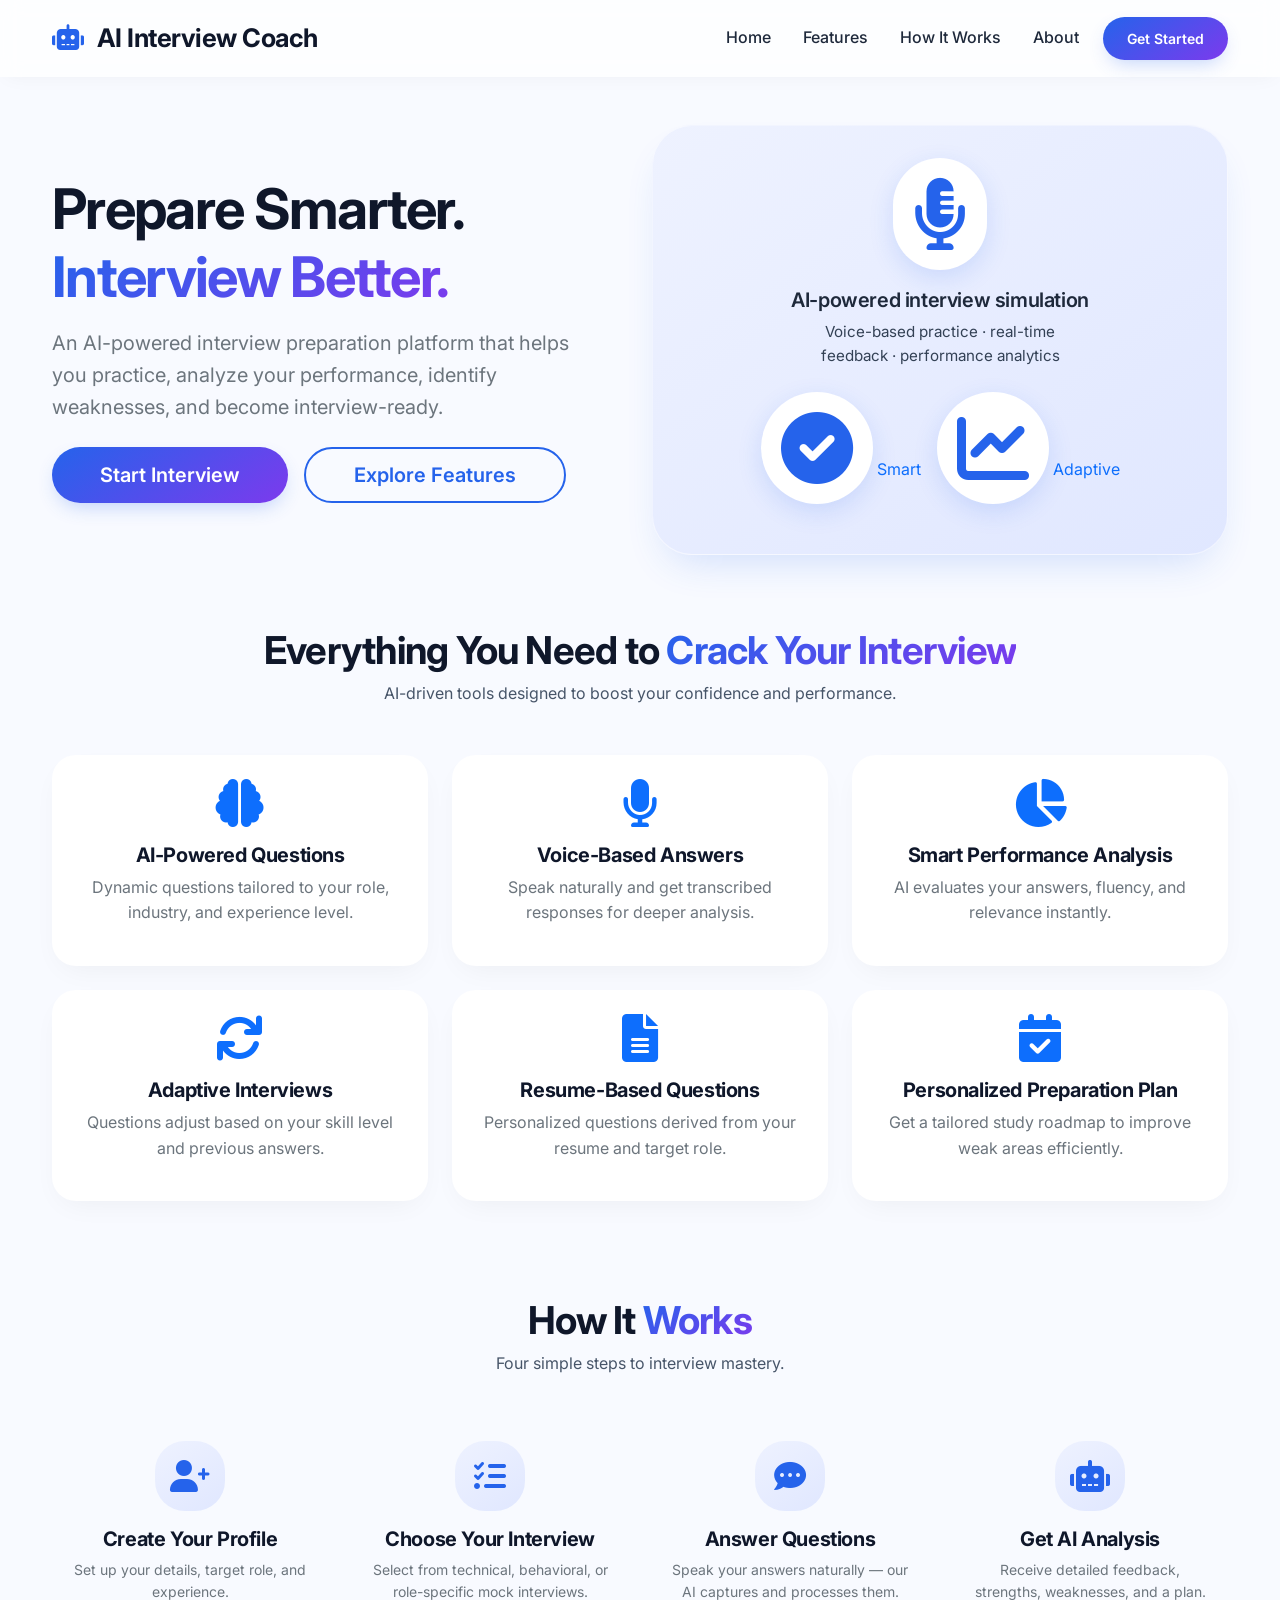
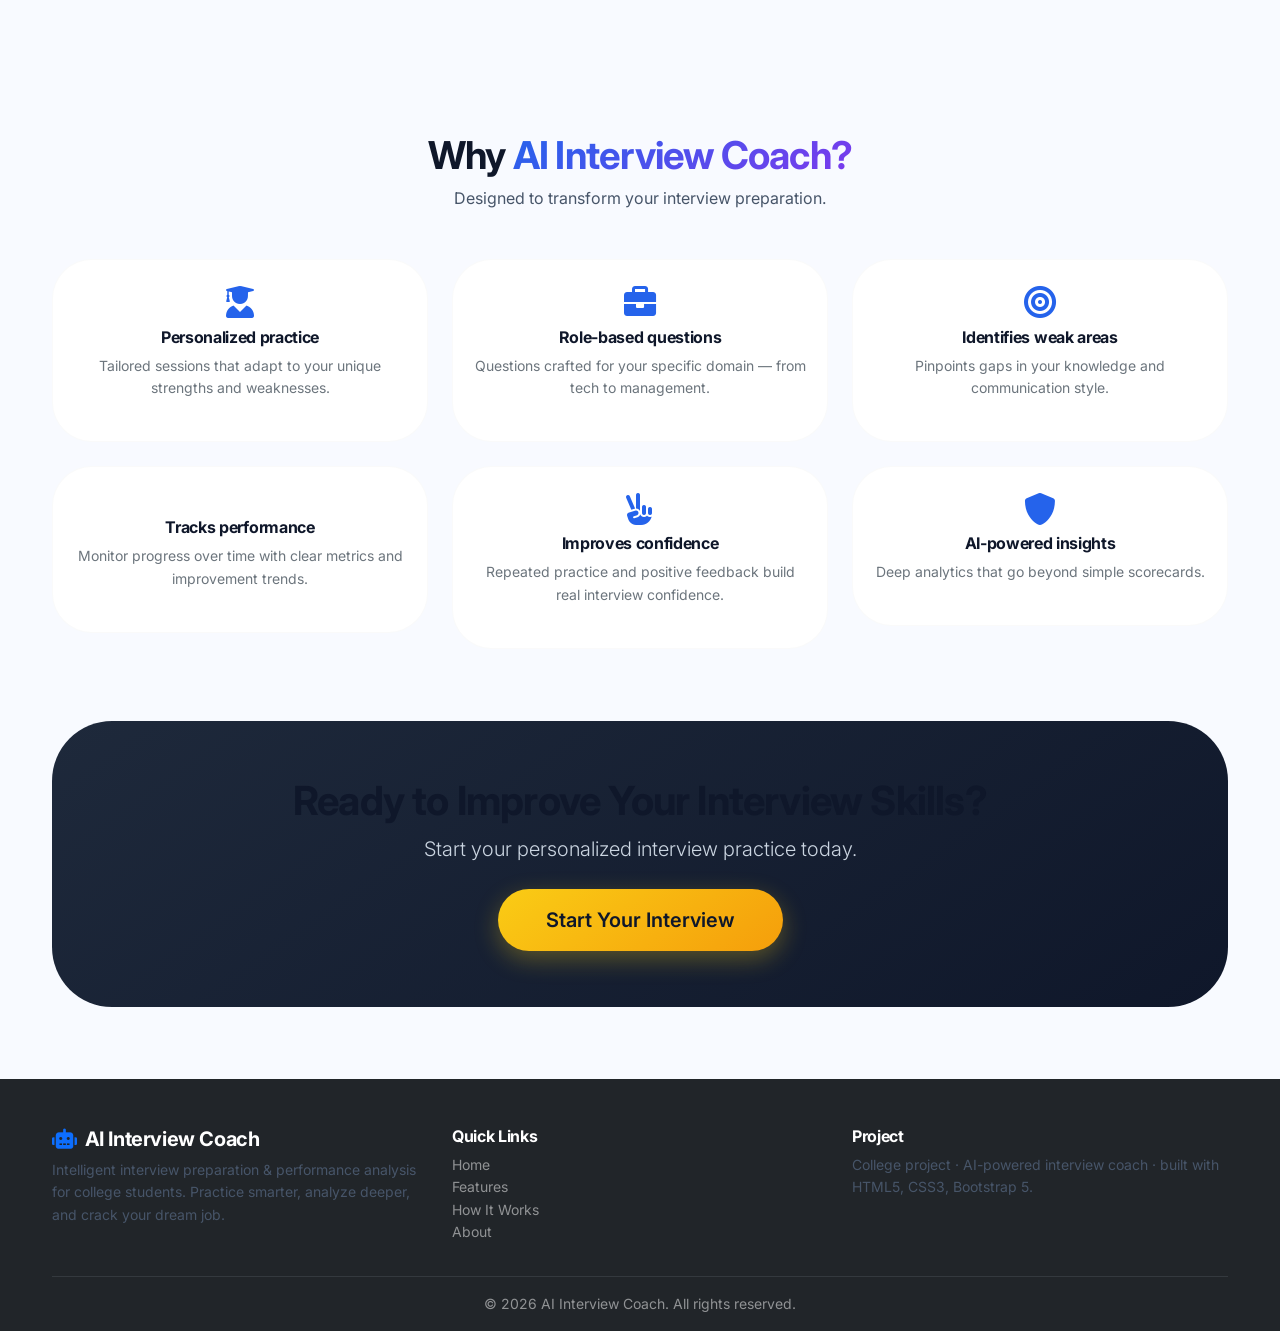
==== frontend/index.html @ 2a02ca3c "Initial project" ====
<!DOCTYPE html>
<html lang="en">
<head>
  <meta charset="UTF-8">
  <meta name="viewport" content="width=device-width, initial-scale=1.0">
  <title>AI Interview Coach · Home</title>

  <!-- Bootstrap 5 & Font Awesome 6 (CDN) -->
  <link href="https://cdn.jsdelivr.net/npm/bootstrap@5.3.2/dist/css/bootstrap.min.css" rel="stylesheet">
  <link rel="stylesheet" href="https://cdnjs.cloudflare.com/ajax/libs/font-awesome/6.0.0-beta3/css/all.min.css">
  <link rel="stylesheet" href="css/style.css">

  <!-- Google Font (Inter) for modern look -->
  <link rel="preconnect" href="https://fonts.googleapis.com">
  <link rel="preconnect" href="https://fonts.gstatic.com" crossorigin>
  <link href="https://fonts.googleapis.com/css2?family=Inter:opsz,wght@14..32,400;14..32,500;14..32,600;14..32,700&display=swap" rel="stylesheet">

  <style>
    /* ----- global reset & base ----- */
    * {
      margin: 0;
      padding: 0;
      box-sizing: border-box;
    }

    body {
      font-family: 'Inter', -apple-system, BlinkMacSystemFont, sans-serif;
      background: #f8faff;
      color: #1e293b;
      scroll-behavior: smooth;
    }

    /* gradient accents & shadows */
    .gradient-text {
      background: linear-gradient(145deg, #2563eb, #7c3aed);
      -webkit-background-clip: text;
      -webkit-text-fill-color: transparent;
      background-clip: text;
    }

    .btn-gradient {
      background: linear-gradient(145deg, #2563eb, #7c3aed);
      border: none;
      color: #fff;
      font-weight: 600;
      padding: 0.7rem 1.8rem;
      border-radius: 40px;
      transition: all 0.2s ease;
      box-shadow: 0 8px 20px -6px rgba(37, 99, 235, 0.3);
    }

    .btn-gradient:hover {
      transform: translateY(-3px);
      box-shadow: 0 12px 28px -8px rgba(37, 99, 235, 0.45);
      color: #fff;
      background: linear-gradient(145deg, #1d4ed8, #6d28d9);
    }

    .btn-outline-gradient {
      background: transparent;
      border: 2px solid #2563eb;
      color: #2563eb;
      font-weight: 600;
      padding: 0.7rem 1.8rem;
      border-radius: 40px;
      transition: all 0.2s ease;
    }

    .btn-outline-gradient:hover {
      background: #2563eb;
      color: #fff;
      transform: translateY(-2px);
      box-shadow: 0 8px 20px -6px rgba(37, 99, 235, 0.3);
    }

    .card-hover {
      transition: all 0.25s ease;
      border: none;
      border-radius: 24px;
      background: #ffffff;
      box-shadow: 0 10px 30px -10px rgba(0, 0, 0, 0.06);
    }

    .card-hover:hover {
      transform: translateY(-8px);
      box-shadow: 0 20px 40px -12px rgba(37, 99, 235, 0.15);
    }

    .section-title {
      font-weight: 700;
      font-size: 2.4rem;
      letter-spacing: -0.02em;
    }

    .section-sub {
      color: #475569;
      max-width: 700px;
      margin: 0 auto;
    }

    /* navbar */
    .navbar-custom {
      background: rgba(255, 255, 255, 0.75);
      backdrop-filter: blur(10px);
      -webkit-backdrop-filter: blur(10px);
      box-shadow: 0 4px 20px -6px rgba(0,0,0,0.05);
      padding: 0.8rem 0;
    }

    .navbar-brand {
      font-weight: 700;
      font-size: 1.6rem;
      letter-spacing: -0.02em;
      color: #0f172a;
    }

    .navbar-brand i {
      color: #2563eb;
      margin-right: 8px;
    }

    .nav-link {
      font-weight: 500;
      color: #1e293b;
      margin: 0 8px;
      transition: 0.15s;
    }

    .nav-link:hover {
      color: #2563eb;
    }

    /* hero visual (AI themed card) */
    .hero-visual {
      background: linear-gradient(145deg, #eef2ff, #e0e7ff);
      border-radius: 40px;
      padding: 2rem 1.5rem;
      text-align: center;
      border: 1px solid rgba(255,255,255,0.5);
      box-shadow: 0 20px 40px -16px rgba(37, 99, 235, 0.2);
      min-height: 240px;
      display: flex;
      flex-direction: column;
      justify-content: center;
      align-items: center;
    }

    .hero-visual i {
      font-size: 4.5rem;
      color: #2563eb;
      background: white;
      padding: 20px;
      border-radius: 60px;
      box-shadow: 0 8px 24px rgba(37, 99, 235, 0.15);
      margin-bottom: 18px;
    }

    .hero-visual h5 {
      font-weight: 600;
      color: #1e293b;
    }

    .hero-visual p {
      color: #334155;
      font-size: 0.95rem;
      max-width: 240px;
    }

    .step-icon {
      width: 70px;
      height: 70px;
      background: linear-gradient(145deg, #eef2ff, #e0e7ff);
      border-radius: 30px;
      display: flex;
      align-items: center;
      justify-content: center;
      font-size: 2rem;
      color: #2563eb;
      margin: 0 auto 1rem;
      transition: 0.2s;
    }

    .step-card:hover .step-icon {
      background: linear-gradient(145deg, #2563eb, #7c3aed);
      color: white;
      transform: scale(1.02);
    }

    .why-item {
      background: #ffffff;
      border-radius: 40px;
      padding: 1.6rem 1.2rem;
      transition: 0.2s;
      border: 1px solid rgba(0,0,0,0.02);
    }

    .why-item:hover {
      background: #f1f5ff;
    }

    .why-item i {
      font-size: 2rem;
      color: #2563eb;
      margin-bottom: 0.6rem;
    }

    .cta-section {
      background: linear-gradient(145deg, #1e293b, #0f172a);
      border-radius: 60px;
      padding: 3.5rem 2rem;
    }

    .cta-section .btn-gradient {
      background: linear-gradient(145deg, #facc15, #f59e0b);
      color: #0f172a;
      box-shadow: 0 8px 24px rgba(250, 204, 21, 0.3);
    }

    .cta-section .btn-gradient:hover {
      background: linear-gradient(145deg, #fbbf24, #d97706);
      color: #0f172a;
    }

    footer a {
      text-decoration: none;
      color: #cbd5e1;
      transition: 0.15s;
    }

    footer a:hover {
      color: #facc15;
    }

    @media (max-width: 576px) {
      .section-title {
        font-size: 1.8rem;
      }
      .hero-visual {
        min-height: 180px;
      }
    }
  </style>
</head>
<body>

  <!-- ====== NAVBAR ====== -->
  <nav class="navbar navbar-expand-lg navbar-custom sticky-top">
    <div class="container">
      <a class="navbar-brand" href="#">
        <i class="fas fa-robot"></i> AI Interview Coach
      </a>
      <button class="navbar-toggler border-0" type="button" data-bs-toggle="collapse" data-bs-target="#mainNav" aria-controls="mainNav" aria-expanded="false" aria-label="Toggle navigation">
        <span class="navbar-toggler-icon"></span>
      </button>
      <div class="collapse navbar-collapse" id="mainNav">
        <ul class="navbar-nav ms-auto mb-2 mb-lg-0 align-items-lg-center">
          <li class="nav-item"><a class="nav-link" href="#home">Home</a></li>
          <li class="nav-item"><a class="nav-link" href="#features">Features</a></li>
          <li class="nav-item"><a class="nav-link" href="#how-it-works">How It Works</a></li>
          <li class="nav-item"><a class="nav-link" href="#about">About</a></li>
          <li class="nav-item ms-lg-2">
            <a href="setup.html" class="btn btn-gradient btn-sm px-4">Get Started</a>
          </li>
        </ul>
      </div>
    </div>
  </nav>

  <!-- ====== HERO SECTION ====== -->
  <section id="home" class="container pt-5 pb-4">
    <div class="row g-4 align-items-center">
      <div class="col-lg-6">
        <h1 class="display-4 fw-bold mb-3" style="letter-spacing: -0.03em;">
          Prepare Smarter. <br><span class="gradient-text">Interview Better.</span>
        </h1>
        <p class="lead text-secondary" style="font-weight: 400; max-width: 520px;">
          An AI-powered interview preparation platform that helps you practice, analyze your performance, identify weaknesses, and become interview-ready.
        </p>
        <div class="d-flex flex-wrap gap-3 mt-4">
          <a href="setup.html" class="btn btn-gradient btn-lg px-5">Start Interview</a>
          <a href="#features" class="btn btn-outline-gradient btn-lg px-5">Explore Features</a>
        </div>
      </div>
      <div class="col-lg-6">
        <!-- visual card (AI / interview themed) -->
        <div class="hero-visual">
          <i class="fas fa-microphone-alt"></i>
          <h5>AI-powered interview simulation</h5>
          <p>Voice-based practice · real-time feedback · performance analytics</p>
          <div class="mt-2 d-flex gap-3 text-primary">
            <span><i class="fas fa-circle-check"></i> Smart</span>
            <span><i class="fas fa-chart-line"></i> Adaptive</span>
          </div>
        </div>
      </div>
    </div>
  </section>

  <!-- ====== FEATURES SECTION ====== -->
  <section id="features" class="container py-5">
    <div class="text-center mb-5">
      <h2 class="section-title">Everything You Need to <span class="gradient-text">Crack Your Interview</span></h2>
      <p class="section-sub">AI-driven tools designed to boost your confidence and performance.</p>
    </div>

    <div class="row g-4">
      <!-- 6 cards -->
      <div class="col-md-6 col-lg-4">
        <div class="card card-hover p-4 h-100 text-center">
          <i class="fas fa-brain fa-3x text-primary mb-3"></i>
          <h5 class="fw-bold">AI-Powered Questions</h5>
          <p class="text-secondary">Dynamic questions tailored to your role, industry, and experience level.</p>
        </div>
      </div>
      <div class="col-md-6 col-lg-4">
        <div class="card card-hover p-4 h-100 text-center">
          <i class="fas fa-microphone fa-3x text-primary mb-3"></i>
          <h5 class="fw-bold">Voice-Based Answers</h5>
          <p class="text-secondary">Speak naturally and get transcribed responses for deeper analysis.</p>
        </div>
      </div>
      <div class="col-md-6 col-lg-4">
        <div class="card card-hover p-4 h-100 text-center">
          <i class="fas fa-chart-pie fa-3x text-primary mb-3"></i>
          <h5 class="fw-bold">Smart Performance Analysis</h5>
          <p class="text-secondary">AI evaluates your answers, fluency, and relevance instantly.</p>
        </div>
      </div>
      <div class="col-md-6 col-lg-4">
        <div class="card card-hover p-4 h-100 text-center">
          <i class="fas fa-arrows-rotate fa-3x text-primary mb-3"></i>
          <h5 class="fw-bold">Adaptive Interviews</h5>
          <p class="text-secondary">Questions adjust based on your skill level and previous answers.</p>
        </div>
      </div>
      <div class="col-md-6 col-lg-4">
        <div class="card card-hover p-4 h-100 text-center">
          <i class="fas fa-file-lines fa-3x text-primary mb-3"></i>
          <h5 class="fw-bold">Resume-Based Questions</h5>
          <p class="text-secondary">Personalized questions derived from your resume and target role.</p>
        </div>
      </div>
      <div class="col-md-6 col-lg-4">
        <div class="card card-hover p-4 h-100 text-center">
          <i class="fas fa-calendar-check fa-3x text-primary mb-3"></i>
          <h5 class="fw-bold">Personalized Preparation Plan</h5>
          <p class="text-secondary">Get a tailored study roadmap to improve weak areas efficiently.</p>
        </div>
      </div>
    </div>
  </section>

  <!-- ====== HOW IT WORKS ====== -->
  <section id="how-it-works" class="container py-5">
    <div class="text-center mb-5">
      <h2 class="section-title">How It <span class="gradient-text">Works</span></h2>
      <p class="section-sub">Four simple steps to interview mastery.</p>
    </div>

    <div class="row g-4 justify-content-center">
      <div class="col-md-6 col-lg-3 text-center">
        <div class="step-card p-3">
          <div class="step-icon"><i class="fas fa-user-plus"></i></div>
          <h5 class="fw-bold">Create Your Profile</h5>
          <p class="text-secondary small">Set up your details, target role, and experience.</p>
        </div>
      </div>
      <div class="col-md-6 col-lg-3 text-center">
        <div class="step-card p-3">
          <div class="step-icon"><i class="fas fa-list-check"></i></div>
          <h5 class="fw-bold">Choose Your Interview</h5>
          <p class="text-secondary small">Select from technical, behavioral, or role-specific mock interviews.</p>
        </div>
      </div>
      <div class="col-md-6 col-lg-3 text-center">
        <div class="step-card p-3">
          <div class="step-icon"><i class="fas fa-comment-dots"></i></div>
          <h5 class="fw-bold">Answer Questions</h5>
          <p class="text-secondary small">Speak your answers naturally — our AI captures and processes them.</p>
        </div>
      </div>
      <div class="col-md-6 col-lg-3 text-center">
        <div class="step-card p-3">
          <div class="step-icon"><i class="fas fa-robot"></i></div>
          <h5 class="fw-bold">Get AI Analysis</h5>
          <p class="text-secondary small">Receive detailed feedback, strengths, weaknesses, and a plan.</p>
        </div>
      </div>
    </div>
  </section>

  <!-- ====== WHY AI INTERVIEW COACH? ====== -->
  <section id="about" class="container py-5">
    <div class="text-center mb-5">
      <h2 class="section-title">Why <span class="gradient-text">AI Interview Coach?</span></h2>
      <p class="section-sub">Designed to transform your interview preparation.</p>
    </div>

    <div class="row g-4">
      <div class="col-md-4">
        <div class="why-item text-center">
          <i class="fas fa-user-graduate"></i>
          <h6 class="fw-bold">Personalized practice</h6>
          <p class="text-secondary small">Tailored sessions that adapt to your unique strengths and weaknesses.</p>
        </div>
      </div>
      <div class="col-md-4">
        <div class="why-item text-center">
          <i class="fas fa-briefcase"></i>
          <h6 class="fw-bold">Role-based questions</h6>
          <p class="text-secondary small">Questions crafted for your specific domain — from tech to management.</p>
        </div>
      </div>
      <div class="col-md-4">
        <div class="why-item text-center">
          <i class="fas fa-bullseye"></i>
          <h6 class="fw-bold">Identifies weak areas</h6>
          <p class="text-secondary small">Pinpoints gaps in your knowledge and communication style.</p>
        </div>
      </div>
      <div class="col-md-4">
        <div class="why-item text-center">
          <i class="fas fa-chart-simple"></i>
          <h6 class="fw-bold">Tracks performance</h6>
          <p class="text-secondary small">Monitor progress over time with clear metrics and improvement trends.</p>
        </div>
      </div>
      <div class="col-md-4">
        <div class="why-item text-center">
          <i class="fas fa-hand-peace"></i>
          <h6 class="fw-bold">Improves confidence</h6>
          <p class="text-secondary small">Repeated practice and positive feedback build real interview confidence.</p>
        </div>
      </div>
      <div class="col-md-4">
        <div class="why-item text-center">
          <i class="fas fa-shield-alt"></i>
          <h6 class="fw-bold">AI-powered insights</h6>
          <p class="text-secondary small">Deep analytics that go beyond simple scorecards.</p>
        </div>
      </div>
    </div>
  </section>

  <!-- ====== CALL TO ACTION ====== -->
  <section class="container py-4">
    <div class="cta-section text-center text-white">
      <h2 class="fw-bold display-6">Ready to Improve Your Interview Skills?</h2>
      <p class="lead mb-4" style="font-weight: 300; color: #cbd5e1;">Start your personalized interview practice today.</p>
      <a href="setup.html" class="btn btn-gradient btn-lg px-5 py-3">Start Your Interview</a>
    </div>
  </section>

  <!-- ====== FOOTER ====== -->
  <footer class="bg-dark text-white-50 pt-5 pb-3 mt-5">
    <div class="container">
      <div class="row g-4">
        <div class="col-md-4">
          <h5 class="text-white fw-bold"><i class="fas fa-robot text-primary me-2"></i>AI Interview Coach</h5>
          <p class="small">Intelligent interview preparation & performance analysis for college students. Practice smarter, analyze deeper, and crack your dream job.</p>
        </div>
        <div class="col-md-4">
          <h6 class="text-white">Quick Links</h6>
          <ul class="list-unstyled small">
            <li><a href="#home" class="text-white-50">Home</a></li>
            <li><a href="#features" class="text-white-50">Features</a></li>
            <li><a href="#how-it-works" class="text-white-50">How It Works</a></li>
            <li><a href="#about" class="text-white-50">About</a></li>
          </ul>
        </div>
        <div class="col-md-4">
          <h6 class="text-white">Project</h6>
          <p class="small">College project · AI-powered interview coach · built with HTML5, CSS3, Bootstrap 5.</p>
        </div>
      </div>
      <hr class="border-secondary">
      <div class="text-center small">
        &copy; 2026 AI Interview Coach. All rights reserved.
      </div>
    </div>
  </footer>

  <!-- Bootstrap JS bundle (for toggler, etc.) -->
  <script src="https://cdn.jsdelivr.net/npm/bootstrap@5.3.2/dist/js/bootstrap.bundle.min.js"></script>
  <script src="js/script.js"></script>
</body>
</html>
---- frontend/css/style.css ----
/* ============================================================
   CSS VARIABLES (Theme)
   ============================================================ */
:root {
    /* Primary Colors */
    --primary-50: #eef2ff;
    --primary-100: #e0e7ff;
    --primary-200: #c7d2fe;
    --primary-300: #a5b4fc;
    --primary-400: #818cf8;
    --primary-500: #6366f1;
    --primary-600: #4f46e5;
    --primary-700: #4338ca;
    --primary-800: #3730a3;

    /* Brand Gradient */
    --gradient-primary: linear-gradient(145deg, #2563eb, #7c3aed);
    --gradient-secondary: linear-gradient(145deg, #059669, #047857);
    --gradient-danger: linear-gradient(145deg, #dc2626, #b91c1c);

    /* Neutral Colors */
    --gray-50: #f8fafc;
    --gray-100: #f1f5f9;
    --gray-200: #e2e8f0;
    --gray-300: #cbd5e1;
    --gray-400: #94a3b8;
    --gray-500: #64748b;
    --gray-600: #475569;
    --gray-700: #334155;
    --gray-800: #1e293b;
    --gray-900: #0f172a;

    /* Semantic Colors */
    --color-success: #16a34a;
    --color-success-bg: #dcfce7;
    --color-warning: #d97706;
    --color-warning-bg: #fef3c7;
    --color-danger: #dc2626;
    --color-danger-bg: #fee2e2;
    --color-info: #2563eb;
    --color-info-bg: #dbeafe;

    /* Typography */
    --font-family: 'Inter', -apple-system, BlinkMacSystemFont, 'Segoe UI', Roboto, sans-serif;
    --font-size-base: 16px;
    --line-height-base: 1.6;

    /* Spacing */
    --spacing-xs: 0.25rem;
    --spacing-sm: 0.5rem;
    --spacing-md: 1rem;
    --spacing-lg: 1.5rem;
    --spacing-xl: 2rem;
    --spacing-2xl: 3rem;

    /* Border Radius */
    --radius-sm: 8px;
    --radius-md: 16px;
    --radius-lg: 24px;
    --radius-xl: 32px;
    --radius-full: 9999px;

    /* Shadows */
    --shadow-sm: 0 2px 8px rgba(0, 0, 0, 0.04);
    --shadow-md: 0 8px 24px -8px rgba(0, 0, 0, 0.06);
    --shadow-lg: 0 16px 40px -12px rgba(37, 99, 235, 0.10);
    --shadow-xl: 0 20px 50px -12px rgba(0, 0, 0, 0.08);

    /* Transitions */
    --transition-fast: 0.15s ease;
    --transition-base: 0.2s ease;
    --transition-slow: 0.3s ease;
}

/* ============================================================
   GLOBAL RESET & BASE
   ============================================================ */
* {
    margin: 0;
    padding: 0;
    box-sizing: border-box;
}

html {
    scroll-behavior: smooth;
}

body {
    font-family: var(--font-family);
    font-size: var(--font-size-base);
    line-height: var(--line-height-base);
    color: var(--gray-800);
    background: #f0f4ff;
    min-height: 100vh;
    display: flex;
    flex-direction: column;
    -webkit-font-smoothing: antialiased;
    -moz-osx-font-smoothing: grayscale;
}

/* Typography */
h1, h2, h3, h4, h5, h6 {
    font-weight: 700;
    letter-spacing: -0.02em;
    color: var(--gray-900);
}

h1 { font-size: 2.5rem; }
h2 { font-size: 2rem; }
h3 { font-size: 1.75rem; }
h4 { font-size: 1.5rem; }
h5 { font-size: 1.25rem; }
h6 { font-size: 1rem; }

p {
    color: var(--gray-600);
    margin-bottom: var(--spacing-md);
}

a {
    color: var(--primary-600);
    text-decoration: none;
    transition: var(--transition-fast);
}

a:hover {
    color: var(--primary-700);
    text-decoration: none;
}

/* ============================================================
   UTILITY CLASSES
   ============================================================ */
/* Gradient Text */
.gradient-text {
    background: var(--gradient-primary);
    -webkit-background-clip: text;
    -webkit-text-fill-color: transparent;
    background-clip: text;
}

/* Gradient Background */
.gradient-bg {
    background: var(--gradient-primary);
}

/* Section Titles */
.section-title {
    font-weight: 700;
    font-size: 2.4rem;
    letter-spacing: -0.02em;
}

.section-subtitle {
    color: var(--gray-500);
    max-width: 700px;
    margin: 0 auto;
}

/* Demo Badge */
.demo-badge {
    background: var(--color-warning-bg);
    color: var(--color-warning);
    font-size: 0.65rem;
    padding: 0.15rem 0.8rem;
    border-radius: var(--radius-full);
    font-weight: 600;
    display: inline-block;
}

.demo-badge-light {
    background: var(--gray-200);
    color: var(--gray-500);
    font-size: 0.65rem;
    padding: 0.15rem 0.8rem;
    border-radius: var(--radius-full);
    font-weight: 600;
    display: inline-block;
}

/* ============================================================
   BUTTONS
   ============================================================ */
.btn {
    font-weight: 600;
    padding: 0.6rem 1.8rem;
    border-radius: var(--radius-full);
    transition: all var(--transition-base);
    border: none;
    cursor: pointer;
    display: inline-flex;
    align-items: center;
    justify-content: center;
    gap: 0.5rem;
}

.btn-primary-gradient {
    background: var(--gradient-primary);
    color: #fff;
    box-shadow: 0 8px 20px -6px rgba(37, 99, 235, 0.3);
}

.btn-primary-gradient:hover {
    transform: translateY(-3px);
    box-shadow: 0 12px 28px -8px rgba(37, 99, 235, 0.45);
    color: #fff;
}

.btn-secondary-gradient {
    background: var(--gradient-secondary);
    color: #fff;
    box-shadow: 0 8px 20px -6px rgba(5, 150, 105, 0.3);
}

.btn-secondary-gradient:hover {
    transform: translateY(-3px);
    box-shadow: 0 12px 28px -8px rgba(5, 150, 105, 0.45);
    color: #fff;
}

.btn-outline-primary {
    background: transparent;
    border: 2px solid var(--primary-500);
    color: var(--primary-600);
}

.btn-outline-primary:hover {
    background: var(--primary-600);
    color: #fff;
    transform: translateY(-2px);
    box-shadow: 0 8px 20px -6px rgba(37, 99, 235, 0.2);
}

.btn-outline-secondary {
    background: transparent;
    border: 2px solid var(--gray-300);
    color: var(--gray-600);
}

.btn-outline-secondary:hover {
    background: var(--gray-100);
    border-color: var(--gray-400);
    transform: translateY(-2px);
}

.btn-danger-outline {
    background: transparent;
    border: 2px solid var(--color-danger);
    color: var(--color-danger);
}

.btn-danger-outline:hover {
    background: var(--color-danger-bg);
    border-color: var(--color-danger);
    transform: translateY(-2px);
}

.btn-danger-solid {
    background: var(--gradient-danger);
    color: #fff;
}

.btn-danger-solid:hover {
    transform: translateY(-3px);
    box-shadow: 0 12px 28px -8px rgba(220, 38, 38, 0.45);
    color: #fff;
}

.btn:disabled,
.btn.disabled {
    opacity: 0.5;
    pointer-events: none;
    transform: none !important;
}

/* ============================================================
   CARDS
   ============================================================ */
.card-base {
    background: #ffffff;
    border: none;
    border-radius: var(--radius-lg);
    padding: 1.8rem 1.8rem;
    box-shadow: var(--shadow-md);
    transition: all var(--transition-base);
    height: 100%;
}

.card-base:hover {
    box-shadow: var(--shadow-lg);
    transform: translateY(-2px);
}

.card-flat {
    background: #ffffff;
    border: none;
    border-radius: var(--radius-lg);
    padding: 1.5rem 1.5rem;
    box-shadow: var(--shadow-sm);
    height: 100%;
}

.card-flat:hover {
    box-shadow: var(--shadow-md);
}

.card-upload {
    background: #ffffff;
    border: 2px dashed var(--gray-300);
    border-radius: var(--radius-xl);
    padding: 3rem 1.5rem;
    text-align: center;
    transition: all var(--transition-base);
    cursor: pointer;
}

.card-upload:hover {
    border-color: var(--primary-400);
    background: var(--primary-50);
}

.card-upload.dragover {
    border-color: var(--primary-500);
    background: var(--primary-50);
}

/* ============================================================
   FORMS
   ============================================================ */
.form-label {
    font-weight: 600;
    font-size: 0.95rem;
    color: var(--gray-700);
    margin-bottom: 0.4rem;
}

.form-label .required-star {
    color: var(--color-danger);
    margin-left: 2px;
}

.form-control,
.form-select {
    border-radius: var(--radius-md);
    padding: 0.7rem 1.2rem;
    border: 1.5px solid var(--gray-200);
    background: #fafcff;
    font-size: 0.95rem;
    transition: var(--transition-fast);
    color: var(--gray-800);
}

.form-control:focus,
.form-select:focus {
    border-color: var(--primary-400);
    box-shadow: 0 0 0 4px rgba(99, 102, 241, 0.10);
    background: #ffffff;
}

.form-control::placeholder {
    color: var(--gray-400);
}

.form-control-dark {
    background: var(--gray-900);
    border: 1.5px solid var(--gray-700);
    border-radius: var(--radius-md);
    color: var(--gray-100);
    padding: 1rem 1.2rem;
    font-size: 0.95rem;
    transition: var(--transition-fast);
}

.form-control-dark:focus {
    border-color: var(--primary-400);
    box-shadow: 0 0 0 4px rgba(99, 102, 241, 0.15);
    background: var(--gray-900);
    color: var(--gray-100);
}

.form-control-dark::placeholder {
    color: var(--gray-500);
}

.form-text {
    color: var(--gray-400);
    font-size: 0.85rem;
}

.input-icon {
    color: var(--primary-400);
    width: 20px;
    text-align: center;
    margin-right: 6px;
}

/* Validation */
.was-validated .form-control:invalid,
.form-control.is-invalid {
    border-color: var(--color-danger);
}

.was-validated .form-control:invalid:focus,
.form-control.is-invalid:focus {
    border-color: var(--color-danger);
    box-shadow: 0 0 0 4px rgba(220, 38, 38, 0.10);
}

.invalid-feedback {
    color: var(--color-danger);
    font-size: 0.875rem;
    margin-top: 0.25rem;
}

/* ============================================================
   BADGES
   ============================================================ */
.badge-success {
    background: var(--color-success-bg);
    color: var(--color-success);
    padding: 0.25rem 1rem;
    border-radius: var(--radius-full);
    font-weight: 600;
    font-size: 0.75rem;
}

.badge-warning {
    background: var(--color-warning-bg);
    color: var(--color-warning);
    padding: 0.25rem 1rem;
    border-radius: var(--radius-full);
    font-weight: 600;
    font-size: 0.75rem;
}

.badge-danger {
    background: var(--color-danger-bg);
    color: var(--color-danger);
    padding: 0.25rem 1rem;
    border-radius: var(--radius-full);
    font-weight: 600;
    font-size: 0.75rem;
}

.badge-info {
    background: var(--color-info-bg);
    color: var(--color-info);
    padding: 0.25rem 1rem;
    border-radius: var(--radius-full);
    font-weight: 600;
    font-size: 0.75rem;
}

.badge-excellent {
    background: var(--color-success-bg);
    color: var(--color-success);
    padding: 0.25rem 1rem;
    border-radius: var(--radius-full);
    font-weight: 600;
    font-size: 0.75rem;
}

.badge-good {
    background: var(--color-info-bg);
    color: var(--color-info);
    padding: 0.25rem 1rem;
    border-radius: var(--radius-full);
    font-weight: 600;
    font-size: 0.75rem;
}

.badge-improving {
    background: var(--color-warning-bg);
    color: var(--color-warning);
    padding: 0.25rem 1rem;
    border-radius: var(--radius-full);
    font-weight: 600;
    font-size: 0.75rem;
}

.badge-needs-improvement {
    background: var(--color-danger-bg);
    color: var(--color-danger);
    padding: 0.25rem 1rem;
    border-radius: var(--radius-full);
    font-weight: 600;
    font-size: 0.75rem;
}

/* Topic & Difficulty Badges (Interview) */
.badge-topic {
    background: #1e3a5f;
    color: #93c5fd;
    padding: 0.2rem 1rem;
    border-radius: var(--radius-full);
    font-size: 0.75rem;
    font-weight: 600;
}

.badge-difficulty {
    padding: 0.2rem 1rem;
    border-radius: var(--radius-full);
    font-size: 0.75rem;
    font-weight: 600;
}

.badge-difficulty-beginner {
    background: var(--color-success-bg);
    color: var(--color-success);
}

.badge-difficulty-intermediate {
    background: var(--color-warning-bg);
    color: var(--color-warning);
}

.badge-difficulty-advanced {
    background: var(--color-danger-bg);
    color: var(--color-danger);
}

/* ============================================================
   NAVBAR
   ============================================================ */
.navbar-custom {
    background: rgba(255, 255, 255, 0.85);
    backdrop-filter: blur(10px);
    -webkit-backdrop-filter: blur(10px);
    box-shadow: 0 4px 20px -6px rgba(0, 0, 0, 0.04);
    padding: 0.7rem 0;
}

.navbar-brand {
    font-weight: 700;
    font-size: 1.5rem;
    letter-spacing: -0.02em;
    color: var(--gray-900);
}

.navbar-brand i {
    color: var(--primary-500);
    margin-right: 8px;
}

.nav-link {
    font-weight: 500;
    color: var(--gray-700);
    margin: 0 8px;
    transition: var(--transition-fast);
}

.nav-link:hover {
    color: var(--primary-500);
}

.nav-link.active {
    color: var(--primary-500);
    font-weight: 600;
}

.navbar .profile-icon {
    width: 40px;
    height: 40px;
    border-radius: 50%;
    background: var(--gradient-primary);
    color: #fff;
    display: flex;
    align-items: center;
    justify-content: center;
    font-weight: 600;
    font-size: 1.1rem;
    cursor: pointer;
    transition: var(--transition-fast);
}

.navbar .profile-icon:hover {
    transform: scale(1.05);
    box-shadow: 0 4px 12px rgba(37, 99, 235, 0.3);
}

.status-badge {
    background: #064e3b;
    color: #34d399;
    font-weight: 600;
    font-size: 0.8rem;
    padding: 0.3rem 1rem;
    border-radius: var(--radius-full);
    border: 1px solid #059669;
    display: inline-flex;
    align-items: center;
    gap: 6px;
}

.status-badge .pulse {
    display: inline-block;
    width: 8px;
    height: 8px;
    background: #34d399;
    border-radius: 50%;
    animation: pulse 1.5s ease-in-out infinite;
}

@keyframes pulse {
    0% { opacity: 1; transform: scale(1); }
    50% { opacity: 0.4; transform: scale(0.8); }
    100% { opacity: 1; transform: scale(1); }
}

.step-badge {
    background: var(--primary-50);
    color: var(--primary-600);
    font-weight: 600;
    font-size: 0.85rem;
    padding: 0.3rem 1.2rem;
    border-radius: var(--radius-full);
    border: 1px solid var(--primary-200);
    display: inline-flex;
    align-items: center;
    gap: 6px;
}

/* ============================================================
   HERO SECTION
   ============================================================ */
.hero-section {
    padding: 3rem 0;
}

.hero-visual {
    background: linear-gradient(145deg, #eef2ff, #e0e7ff);
    border-radius: var(--radius-xl);
    padding: 2rem 1.5rem;
    text-align: center;
    border: 1px solid rgba(255, 255, 255, 0.5);
    box-shadow: 0 20px 40px -16px rgba(37, 99, 235, 0.2);
    min-height: 240px;
    display: flex;
    flex-direction: column;
    justify-content: center;
    align-items: center;
}

.hero-visual i {
    font-size: 4.5rem;
    color: var(--primary-500);
    background: white;
    padding: 20px;
    border-radius: 60px;
    box-shadow: 0 8px 24px rgba(37, 99, 235, 0.15);
    margin-bottom: 18px;
}

/* ============================================================
   INTERVIEW PAGE SPECIFIC
   ============================================================ */
.interview-header {
    background: rgba(15, 23, 42, 0.85);
    backdrop-filter: blur(12px);
    -webkit-backdrop-filter: blur(12px);
    border-bottom: 1px solid var(--gray-700);
    padding: 0.8rem 0;
}

.interview-header .header-brand {
    font-weight: 700;
    font-size: 1.4rem;
    color: #f1f5f9;
    text-decoration: none;
}

.interview-header .header-brand i {
    color: #60a5fa;
    margin-right: 8px;
}

/* Question Card */
.question-card {
    background: var(--gray-800);
    border: 1px solid var(--gray-700);
    border-radius: var(--radius-xl);
    padding: 2.2rem 2rem;
    box-shadow: var(--shadow-xl);
}

.answer-card {
    background: var(--gray-800);
    border: 1px solid var(--gray-700);
    border-radius: var(--radius-xl);
    padding: 1.8rem 2rem;
}

/* Microphone Button */
.mic-btn {
    width: 120px;
    height: 120px;
    border-radius: 50%;
    border: none;
    background: var(--gradient-primary);
    color: #fff;
    font-size: 3rem;
    transition: all var(--transition-slow);
    box-shadow: 0 0 0 0 rgba(59, 130, 246, 0.4);
    display: flex;
    flex-direction: column;
    align-items: center;
    justify-content: center;
    gap: 4px;
    margin: 0 auto;
    cursor: pointer;
}

.mic-btn:hover {
    transform: scale(1.04);
    box-shadow: 0 0 40px rgba(59, 130, 246, 0.3);
}

.mic-btn.recording {
    background: var(--gradient-danger);
    box-shadow: 0 0 40px rgba(220, 38, 38, 0.4);
    animation: pulse-ring 1.5s ease-in-out infinite;
}

@keyframes pulse-ring {
    0% { box-shadow: 0 0 0 0 rgba(220, 38, 38, 0.4); }
    70% { box-shadow: 0 0 0 20px rgba(220, 38, 38, 0); }
    100% { box-shadow: 0 0 0 0 rgba(220, 38, 38, 0); }
}

.mic-btn .mic-label {
    font-size: 0.7rem;
    font-weight: 600;
    letter-spacing: 0.3px;
}

.mic-btn .mic-icon {
    font-size: 2.2rem;
    line-height: 1;
}

.recording-indicator {
    display: none;
    color: #fca5a5;
    font-size: 0.9rem;
    font-weight: 500;
}

.recording-indicator.show {
    display: block;
}

/* Timer */
.timer-display {
    font-size: 2.2rem;
    font-weight: 700;
    font-variant-numeric: tabular-nums;
    color: #f1f5f9;
    letter-spacing: 1px;
}

.timer-display.warning {
    color: #f87171;
}

/* Progress Bar (custom) */
.progress-custom {
    background: var(--gray-700);
    border-radius: var(--radius-full);
    height: 8px;
}

.progress-custom .progress-bar {
    background: var(--gradient-primary);
    border-radius: var(--radius-full);
    transition: width 0.4s ease;
}

/* Interview Tips Card */
.tips-card {
    background: var(--gray-800);
    border: 1px solid var(--gray-700);
    border-radius: var(--radius-lg);
    padding: 1.5rem 1.5rem;
}

.tips-card ul {
    list-style: none;
    padding-left: 0;
    margin-bottom: 0;
}

.tips-card ul li {
    padding: 0.3rem 0;
    color: var(--gray-300);
    font-size: 0.9rem;
}

.tips-card ul li i {
    color: #60a5fa;
    width: 20px;
    margin-right: 8px;
}

/* ============================================================
   RESULT PAGE
   ============================================================ */
.score-ring-container {
    position: relative;
    width: 180px;
    height: 180px;
    margin: 0 auto;
}

.score-ring-container canvas {
    width: 100% !important;
    height: 100% !important;
}

.score-center {
    position: absolute;
    top: 50%;
    left: 50%;
    transform: translate(-50%, -50%);
    text-align: center;
}

.score-center .score-number {
    font-size: 2.8rem;
    font-weight: 800;
    color: var(--gray-900);
    line-height: 1;
}

.score-center .score-label {
    font-size: 0.75rem;
    color: var(--gray-500);
    font-weight: 500;
}

.breakdown-item {
    padding: 0.6rem 0;
    border-bottom: 1px solid var(--gray-100);
}

.breakdown-item:last-child {
    border-bottom: none;
}

.breakdown-item .progress {
    height: 6px;
    border-radius: var(--radius-full);
    background: var(--gray-200);
}

.breakdown-item .progress .progress-bar {
    border-radius: var(--radius-full);
    background: var(--gradient-primary);
}

.readiness-bar {
    height: 12px;
    border-radius: var(--radius-full);
    background: var(--gray-200);
}

.readiness-bar .progress-bar {
    border-radius: var(--radius-full);
    background: var(--gradient-primary);
}

/* ============================================================
   DASHBOARD
   ============================================================ */
.stat-card {
    text-align: center;
    padding: 1.5rem 1rem;
}

.stat-card .stat-icon {
    font-size: 2.2rem;
    color: var(--primary-500);
    margin-bottom: 0.5rem;
    display: block;
}

.stat-card .stat-number {
    font-size: 2.8rem;
    font-weight: 800;
    color: var(--gray-900);
    line-height: 1.2;
}

.stat-card .stat-label {
    font-size: 0.9rem;
    color: var(--gray-500);
    font-weight: 500;
}

.stat-card .stat-desc {
    font-size: 0.8rem;
    color: var(--gray-400);
    margin-top: 0.2rem;
}

/* Quick Action Cards */
.action-card {
    background: #ffffff;
    border: 2px solid var(--gray-100);
    border-radius: var(--radius-md);
    padding: 1.5rem 1.2rem;
    text-align: center;
    transition: all var(--transition-base);
    height: 100%;
    cursor: pointer;
    text-decoration: none;
    color: var(--gray-800);
    display: block;
}

.action-card:hover {
    border-color: var(--primary-400);
    box-shadow: var(--shadow-lg);
    transform: translateY(-4px);
    color: var(--gray-800);
}

.action-card .action-icon {
    font-size: 2.2rem;
    color: var(--primary-500);
    margin-bottom: 0.5rem;
    display: block;
}

.action-card h6 {
    font-weight: 600;
    margin-bottom: 0.2rem;
}

.action-card p {
    font-size: 0.85rem;
    color: var(--gray-500);
    margin-bottom: 0;
}

/* Insight Item */
.insight-item {
    padding: 0.6rem 0;
    border-bottom: 1px solid var(--gray-100);
    display: flex;
    align-items: flex-start;
    gap: 10px;
}

.insight-item:last-child {
    border-bottom: none;
}

.insight-item i {
    color: var(--primary-500);
    font-size: 1.1rem;
    margin-top: 2px;
}

/* ============================================================
   PREPARATION PAGE
   ============================================================ */
.focus-card {
    background: #ffffff;
    border-left: 6px solid var(--primary-500);
    border-radius: var(--radius-md);
    padding: 1.2rem 1.2rem;
    box-shadow: var(--shadow-sm);
    transition: var(--transition-base);
    height: 100%;
}

.focus-card:hover {
    box-shadow: var(--shadow-md);
}

.focus-card .priority-high {
    background: var(--color-danger-bg);
    color: var(--color-danger);
    font-size: 0.65rem;
    font-weight: 700;
    padding: 0.15rem 0.8rem;
    border-radius: var(--radius-full);
}

.focus-card .priority-medium {
    background: var(--color-warning-bg);
    color: var(--color-warning);
    font-size: 0.65rem;
    font-weight: 700;
    padding: 0.15rem 0.8rem;
    border-radius: var(--radius-full);
}

.focus-progress {
    height: 4px;
    border-radius: var(--radius-full);
    background: var(--gray-200);
    margin-top: 6px;
}

.focus-progress .progress-bar {
    border-radius: var(--radius-full);
    background: var(--gradient-primary);
}

/* Day Timeline */
.day-item {
    display: flex;
    gap: 1.2rem;
    padding: 1rem 1.2rem;
    background: #f8faff;
    border-radius: var(--radius-md);
    border-left: 4px solid var(--primary-500);
    transition: var(--transition-base);
    margin-bottom: 0.8rem;
}

.day-item:hover {
    background: var(--primary-50);
}

.day-item .day-number {
    font-weight: 700;
    font-size: 1.4rem;
    color: var(--primary-500);
    min-width: 48px;
    text-align: center;
    line-height: 1.4;
}

.day-item .day-content h6 {
    font-weight: 600;
    margin-bottom: 0.2rem;
    color: var(--gray-900);
}

.day-item .day-content ul {
    list-style: none;
    padding-left: 0;
    margin-bottom: 0;
    font-size: 0.9rem;
    color: var(--gray-600);
}

.day-item .day-content ul li {
    padding: 0.1rem 0;
}

.day-item .day-content ul li i {
    color: var(--primary-500);
    width: 18px;
    font-size: 0.7rem;
}

/* Task Checkbox */
.task-item {
    display: flex;
    align-items: center;
    gap: 12px;
    padding: 0.5rem 0;
    border-bottom: 1px solid var(--gray-100);
    cursor: pointer;
    transition: var(--transition-fast);
}

.task-item:last-child {
    border-bottom: none;
}

.task-item input[type="checkbox"] {
    width: 20px;
    height: 20px;
    accent-color: var(--primary-500);
    cursor: pointer;
    flex-shrink: 0;
}

.task-item .task-text {
    font-size: 0.95rem;
    color: var(--gray-700);
    transition: var(--transition-fast);
}

.task-item.completed .task-text {
    text-decoration: line-through;
    color: var(--gray-400);
}

/* ============================================================
   TABLES
   ============================================================ */
.table-responsive-custom {
    overflow-x: auto;
}

.table-custom {
    width: 100%;
    border-collapse: collapse;
}

.table-custom th {
    font-weight: 600;
    color: var(--gray-500);
    border-bottom: 2px solid var(--gray-200);
    padding: 0.75rem 0.5rem;
    font-size: 0.85rem;
    text-align: left;
}

.table-custom td {
    padding: 0.75rem 0.5rem;
    border-bottom: 1px solid var(--gray-100);
    vertical-align: middle;
}

.table-custom tr:last-child td {
    border-bottom: none;
}

.table-custom .table-actions {
    display: flex;
    gap: 0.5rem;
    flex-wrap: wrap;
}

/* ============================================================
   FILE UPLOAD
   ============================================================ */
.file-info-box {
    background: var(--gray-100);
    border-radius: var(--radius-xl);
    padding: 0.8rem 1.5rem;
    display: flex;
    align-items: center;
    justify-content: space-between;
    flex-wrap: wrap;
    gap: 0.8rem;
    margin-top: 1.2rem;
    border-left: 6px solid var(--primary-500);
}

.file-info-box .file-details {
    display: flex;
    align-items: center;
    gap: 12px;
    flex-wrap: wrap;
}

.file-info-box .file-details i {
    font-size: 2rem;
    color: var(--primary-500);
}

.file-info-box .file-details span {
    font-weight: 500;
}

.file-info-box .file-size {
    color: var(--gray-500);
    font-size: 0.9rem;
}

/* ============================================================
   FOOTER
   ============================================================ */
footer {
    background: var(--gray-900);
    color: var(--gray-400);
    padding: 2rem 0;
    margin-top: auto;
}

footer .brand {
    color: #f1f5f9;
    font-weight: 700;
}

footer .brand i {
    color: #60a5fa;
}

footer a {
    color: var(--gray-400);
    transition: var(--transition-fast);
}

footer a:hover {
    color: #facc15;
}

/* ============================================================
   RESPONSIVE DESIGN
   ============================================================ */
/* Large Screens (desktop) */
@media (min-width: 992px) {
    .container {
        max-width: 1200px;
    }
}

/* Tablets */
@media (max-width: 992px) {
    .hero-section .hero-visual {
        margin-top: 1.5rem;
    }

    .section-title {
        font-size: 2rem;
    }

    .score-ring-container {
        width: 150px;
        height: 150px;
    }

    .score-center .score-number {
        font-size: 2.2rem;
    }
}

/* Mobile */
@media (max-width: 768px) {
    :root {
        --font-size-base: 15px;
    }

    h1 { font-size: 2rem; }
    h2 { font-size: 1.75rem; }
    h3 { font-size: 1.5rem; }
    h4 { font-size: 1.25rem; }
    h5 { font-size: 1.1rem; }

    .section-title {
        font-size: 1.75rem;
    }

    .card-base,
    .card-flat {
        padding: 1.2rem 1rem;
    }

    .stat-card .stat-number {
        font-size: 2rem;
    }

    .day-item {
        flex-direction: column;
        gap: 0.4rem;
        padding: 0.8rem 1rem;
    }

    .day-item .day-number {
        text-align: left;
        font-size: 1.1rem;
        min-width: auto;
    }

    .mic-btn {
        width: 90px;
        height: 90px;
    }

    .mic-btn .mic-icon {
        font-size: 1.6rem;
    }

    .timer-display {
        font-size: 1.6rem;
    }

    .
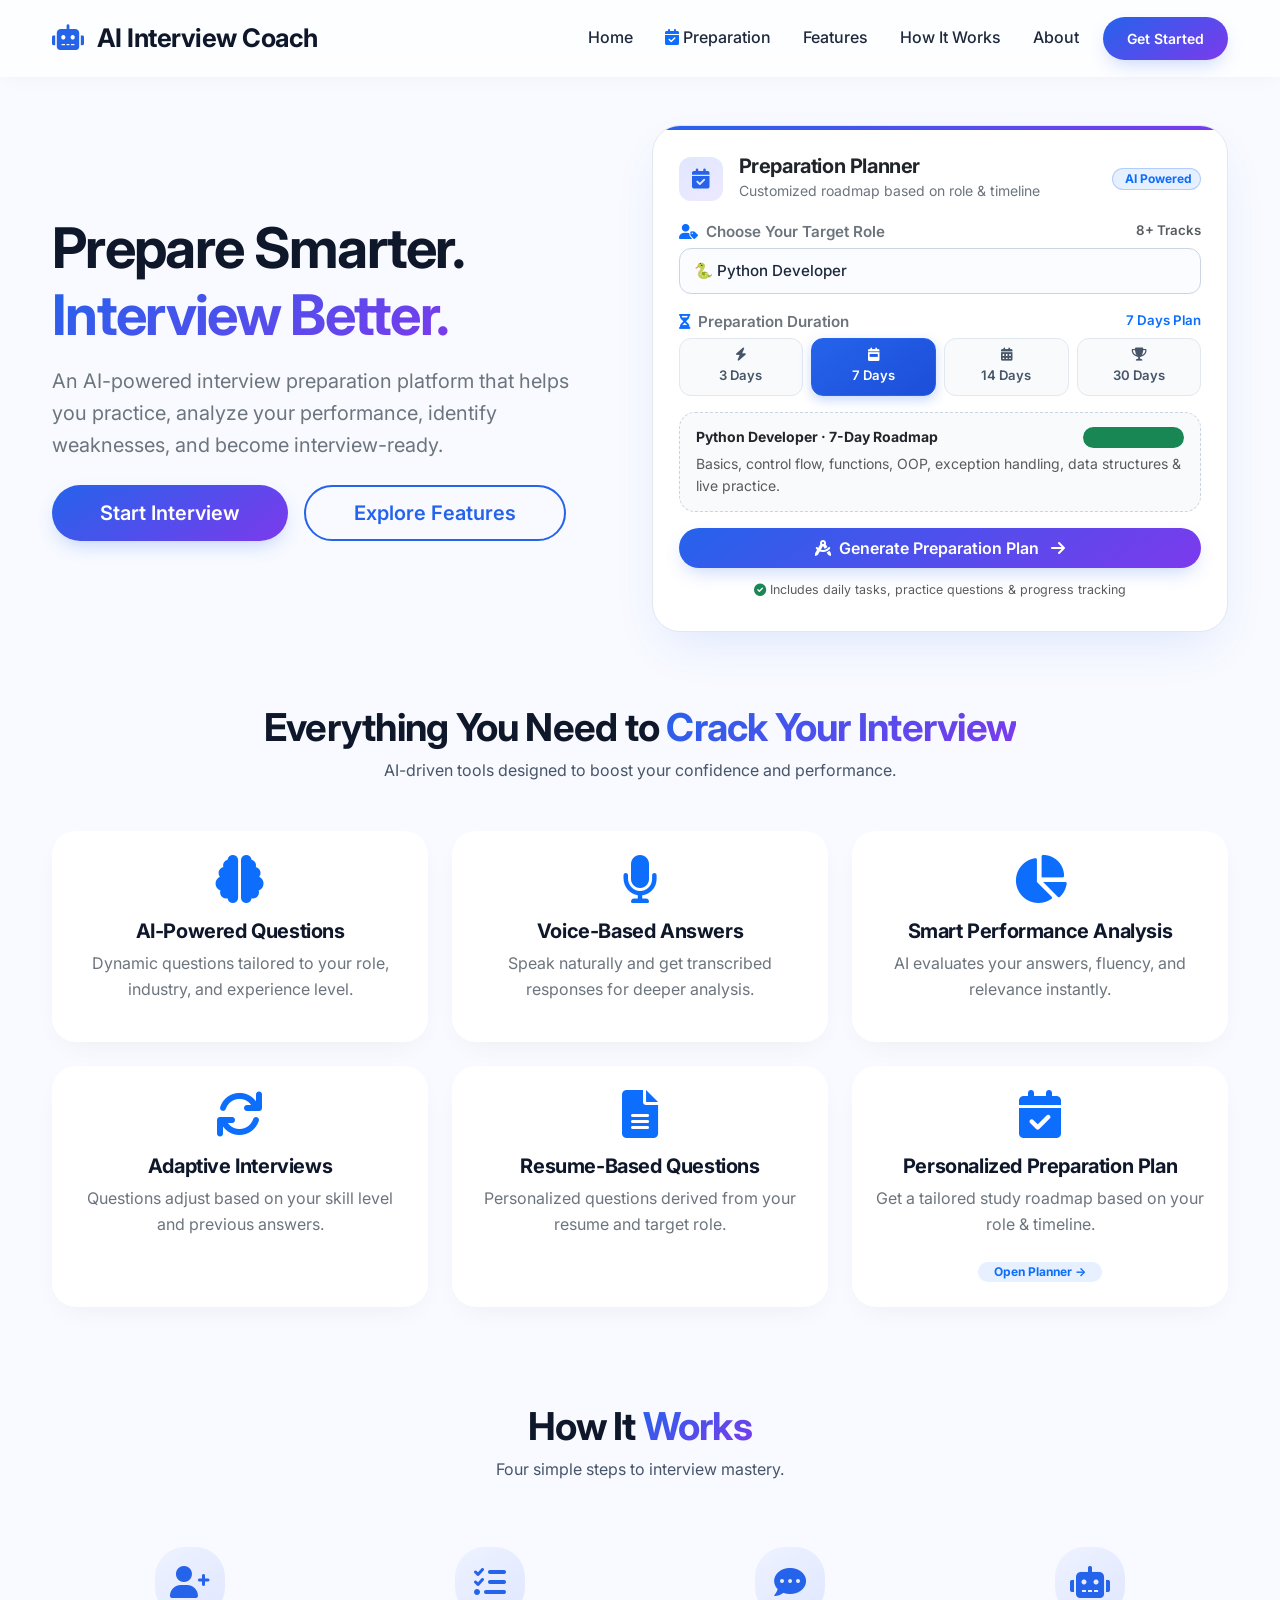
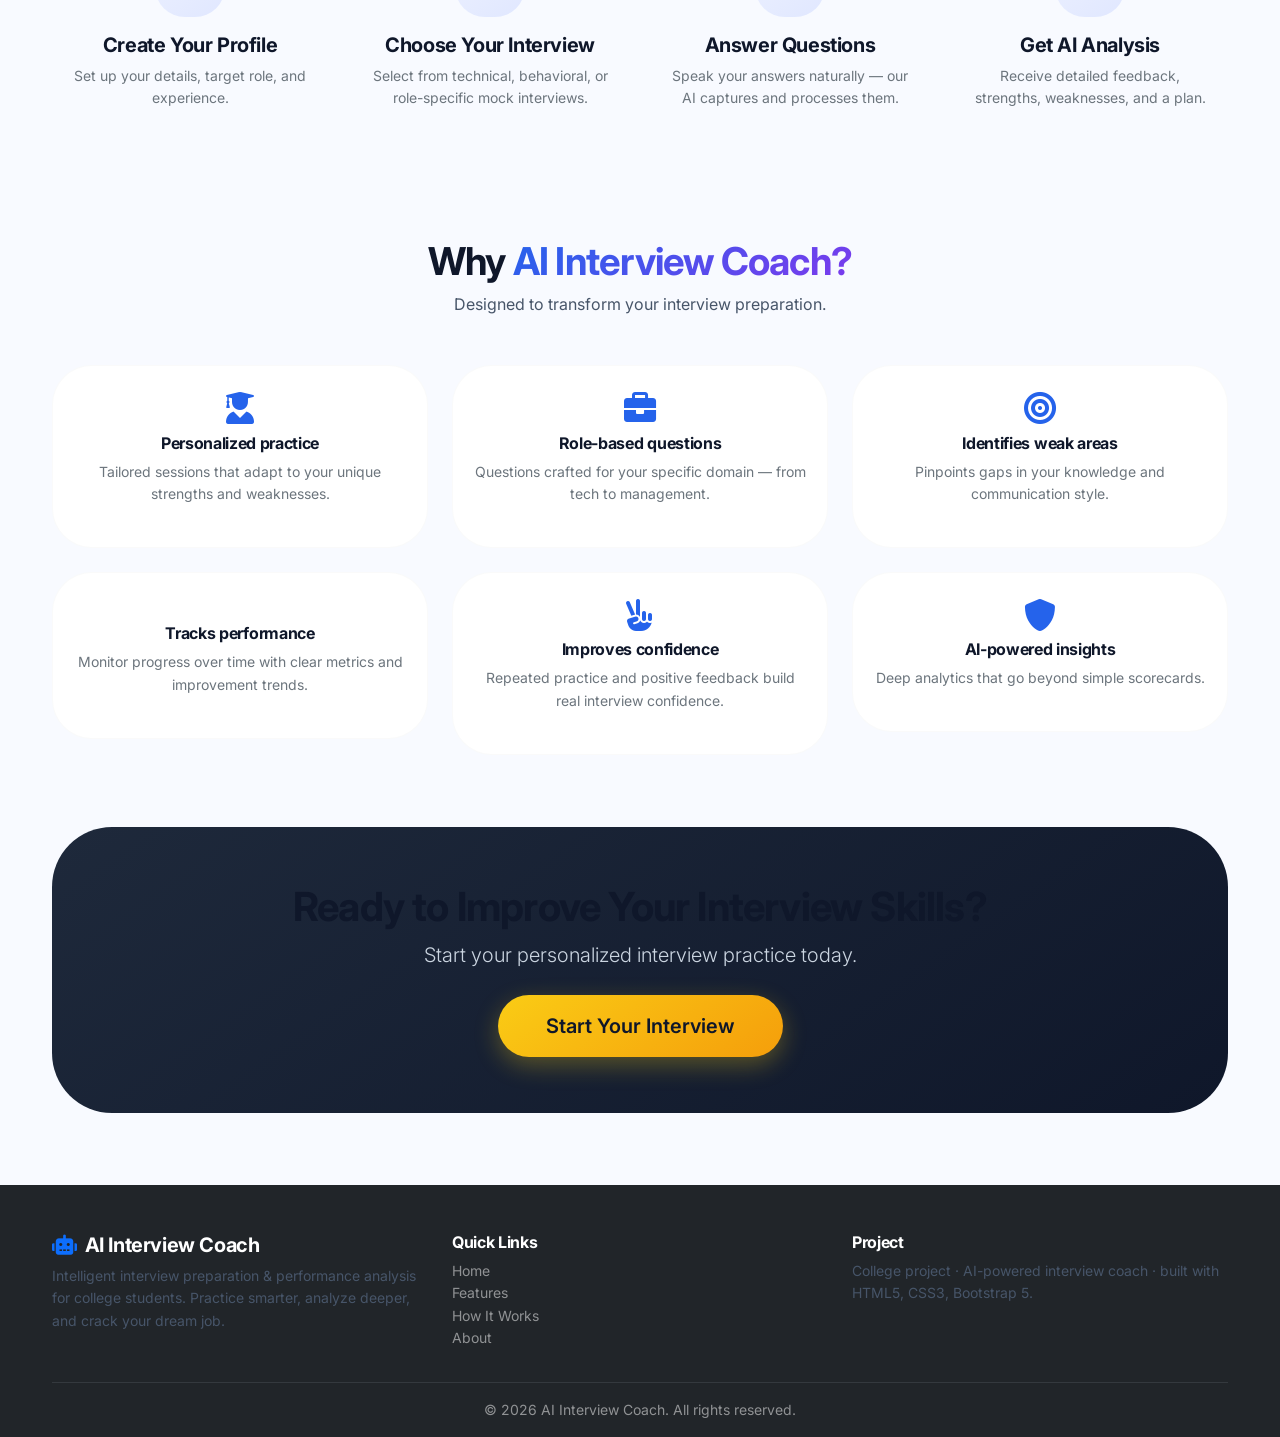
==== commit 47537130: "Updated project" ====
--- a/frontend/index.html
+++ b/frontend/index.html
@@ -166,6 +166,87 @@
       max-width: 240px;
     }
 
+    /* preparation hero widget */
+    .prep-hero-card {
+      background: #ffffff;
+      border-radius: 28px;
+      padding: 1.8rem 1.6rem;
+      border: 1px solid #e2e8f0;
+      box-shadow: 0 20px 50px -15px rgba(37, 99, 235, 0.15);
+      position: relative;
+      overflow: hidden;
+      transition: transform 0.25s ease, box-shadow 0.25s ease;
+    }
+
+    .prep-hero-card:hover {
+      box-shadow: 0 25px 55px -12px rgba(37, 99, 235, 0.22);
+    }
+
+    .prep-hero-card::before {
+      content: '';
+      position: absolute;
+      top: 0;
+      left: 0;
+      right: 0;
+      height: 4px;
+      background: linear-gradient(90deg, #2563eb, #7c3aed);
+    }
+
+    .prep-icon-box {
+      width: 44px;
+      height: 44px;
+      border-radius: 12px;
+      background: linear-gradient(145deg, #e0e7ff, #ede9fe);
+      display: flex;
+      align-items: center;
+      justify-content: center;
+      font-size: 1.25rem;
+      color: #2563eb;
+    }
+
+    .duration-pills {
+      display: flex;
+      gap: 8px;
+      flex-wrap: wrap;
+    }
+
+    .duration-pill-btn {
+      flex: 1;
+      min-width: 68px;
+      padding: 0.55rem 0.5rem;
+      font-size: 0.82rem;
+      font-weight: 600;
+      border-radius: 12px;
+      border: 1.5px solid #e2e8f0;
+      background: #f8fafc;
+      color: #475569;
+      cursor: pointer;
+      text-align: center;
+      transition: all 0.2s ease;
+    }
+
+    .duration-pill-btn:hover {
+      border-color: #93c5fd;
+      background: #eff6ff;
+      color: #1d4ed8;
+      transform: translateY(-1px);
+    }
+
+    .duration-pill-btn.active {
+      border-color: #2563eb;
+      background: linear-gradient(145deg, #2563eb, #1d4ed8);
+      color: #ffffff;
+      box-shadow: 0 4px 12px rgba(37, 99, 235, 0.25);
+    }
+
+    .preview-summary-box {
+      background: #f8fafc;
+      border: 1px dashed #cbd5e1;
+      border-radius: 16px;
+      padding: 0.85rem 1rem;
+      transition: background 0.2s ease;
+    }
+
     .step-icon {
       width: 70px;
       height: 70px;
@@ -255,6 +336,7 @@
       <div class="collapse navbar-collapse" id="mainNav">
         <ul class="navbar-nav ms-auto mb-2 mb-lg-0 align-items-lg-center">
           <li class="nav-item"><a class="nav-link" href="#home">Home</a></li>
+          <li class="nav-item"><a class="nav-link" href="preparation.html"><i class="fas fa-calendar-check text-primary me-1"></i>Preparation</a></li>
           <li class="nav-item"><a class="nav-link" href="#features">Features</a></li>
           <li class="nav-item"><a class="nav-link" href="#how-it-works">How It Works</a></li>
           <li class="nav-item"><a class="nav-link" href="#about">About</a></li>
@@ -282,14 +364,86 @@
         </div>
       </div>
       <div class="col-lg-6">
-        <!-- visual card (AI / interview themed) -->
-        <div class="hero-visual">
-          <i class="fas fa-microphone-alt"></i>
-          <h5>AI-powered interview simulation</h5>
-          <p>Voice-based practice · real-time feedback · performance analytics</p>
-          <div class="mt-2 d-flex gap-3 text-primary">
-            <span><i class="fas fa-circle-check"></i> Smart</span>
-            <span><i class="fas fa-chart-line"></i> Adaptive</span>
+        <!-- ===== PERSONALIZED PREPARATION BLOCK ON HOME ===== -->
+        <div class="prep-hero-card" id="homePreparationBlock">
+          <div class="d-flex align-items-center justify-content-between mb-3">
+            <div class="d-flex align-items-center gap-3">
+              <div class="prep-icon-box">
+                <i class="fas fa-calendar-check"></i>
+              </div>
+              <div>
+                <h5 class="fw-bold mb-0 text-dark">Preparation Planner</h5>
+                <small class="text-secondary">Customized roadmap based on role & timeline</small>
+              </div>
+            </div>
+            <span class="badge bg-primary bg-opacity-10 text-primary border border-primary border-opacity-25 rounded-pill px-2 py-1 small">
+              <i class="fas fa-sparkles me-1"></i>AI Powered
+            </span>
+          </div>
+
+          <!-- Role Selector -->
+          <div class="mb-3">
+            <label class="form-label fw-semibold text-secondary small d-flex justify-content-between mb-1" for="homeRoleSelect">
+              <span><i class="fas fa-user-tag text-primary me-1"></i> Choose Your Target Role</span>
+              <span class="text-muted small">8+ Tracks</span>
+            </label>
+            <select id="homeRoleSelect" class="form-select" style="border-radius: 12px; font-weight: 500; border: 1.5px solid #cbd5e1; padding: 0.65rem 0.9rem;">
+              <option value="Python Developer" selected>🐍 Python Developer</option>
+              <option value="Java Developer">☕ Java Developer</option>
+              <option value="Web Developer">🌐 Web / Frontend Developer</option>
+              <option value="Data Analyst">📊 Data Analyst</option>
+              <option value="AI/ML Engineer">🤖 AI / ML Engineer</option>
+              <option value="Software Developer">💻 Software Developer</option>
+              <option value="Cloud / DevOps Engineer">☁️ Cloud / DevOps Engineer</option>
+              <option value="Full Stack Developer">🚀 Full Stack Developer</option>
+            </select>
+          </div>
+
+          <!-- Duration Selector -->
+          <div class="mb-3">
+            <label class="form-label fw-semibold text-secondary small d-flex justify-content-between mb-1">
+              <span><i class="fas fa-hourglass-half text-primary me-1"></i> Preparation Duration</span>
+              <span class="text-primary fw-semibold small" id="homeDurationLabel">7 Days Plan</span>
+            </label>
+            <div class="duration-pills" id="homeDurationPills">
+              <button type="button" class="duration-pill-btn" data-days="3">
+                <i class="fas fa-bolt d-block mb-1"></i>3 Days
+              </button>
+              <button type="button" class="duration-pill-btn active" data-days="7">
+                <i class="fas fa-calendar-week d-block mb-1"></i>7 Days
+              </button>
+              <button type="button" class="duration-pill-btn" data-days="14">
+                <i class="fas fa-calendar-alt d-block mb-1"></i>14 Days
+              </button>
+              <button type="button" class="duration-pill-btn" data-days="30">
+                <i class="fas fa-trophy d-block mb-1"></i>30 Days
+              </button>
+            </div>
+          </div>
+
+          <!-- Live Preview Summary Box -->
+          <div class="preview-summary-box mb-3">
+            <div class="d-flex align-items-center justify-content-between mb-1">
+              <span class="small fw-bold text-dark" id="homePreviewTitle">Python Developer · 7-Day Roadmap</span>
+              <span class="badge bg-success bg-opacity-15 text-success rounded-pill small" id="homePaceBadge">Standard Pace</span>
+            </div>
+            <p class="small text-muted mb-0" id="homePreviewDesc">
+              Core syntax, data structures, OOP, exception handling, and mock interview practice.
+            </p>
+          </div>
+
+          <!-- Action Button -->
+          <div class="d-grid gap-2">
+            <button type="button" id="homeOpenPlanBtn" class="btn btn-gradient py-2 fw-semibold d-flex align-items-center justify-content-center gap-2">
+              <i class="fas fa-compass-drafting"></i>
+              <span>Generate Preparation Plan</span>
+              <i class="fas fa-arrow-right ms-1"></i>
+            </button>
+          </div>
+          <div class="text-center mt-2">
+            <small class="text-muted" style="font-size: 0.78rem;">
+              <i class="fas fa-check-circle text-success me-1"></i>Includes daily tasks, practice questions & progress tracking
+            </small>
           </div>
         </div>
       </div>
@@ -341,11 +495,12 @@
         </div>
       </div>
       <div class="col-md-6 col-lg-4">
-        <div class="card card-hover p-4 h-100 text-center">
+        <a href="preparation.html" class="card card-hover p-4 h-100 text-center text-decoration-none text-dark d-block">
           <i class="fas fa-calendar-check fa-3x text-primary mb-3"></i>
           <h5 class="fw-bold">Personalized Preparation Plan</h5>
-          <p class="text-secondary">Get a tailored study roadmap to improve weak areas efficiently.</p>
-        </div>
+          <p class="text-secondary">Get a tailored study roadmap based on your role & timeline.</p>
+          <span class="badge bg-primary bg-opacity-10 text-primary rounded-pill px-3 py-1 mt-2">Open Planner &rarr;</span>
+        </a>
       </div>
     </div>
   </section>
@@ -483,5 +638,149 @@
   <!-- Bootstrap JS bundle (for toggler, etc.) -->
   <script src="https://cdn.jsdelivr.net/npm/bootstrap@5.3.2/dist/js/bootstrap.bundle.min.js"></script>
   <script src="js/script.js"></script>
+
+  <!-- Home Preparation Planner Interaction Script -->
+  <script>
+    (function() {
+      'use strict';
+
+      var roleSelect = document.getElementById('homeRoleSelect');
+      var durationPills = document.querySelectorAll('#homeDurationPills .duration-pill-btn');
+      var durationLabel = document.getElementById('homeDurationLabel');
+      var previewTitle = document.getElementById('homePreviewTitle');
+      var previewDesc = document.getElementById('homePreviewDesc');
+      var paceBadge = document.getElementById('homePaceBadge');
+      var openPlanBtn = document.getElementById('homeOpenPlanBtn');
+
+      if (!roleSelect || !openPlanBtn) return;
+
+      var selectedDays = 7;
+
+      var planSummaries = {
+        'Python Developer': {
+          3: { pace: 'Sprint', desc: 'Core syntax, built-in data structures (lists, tuples, dicts), and high-frequency interview questions.' },
+          7: { pace: 'Standard', desc: 'Basics, control flow, functions, OOP, exception handling, data structures & live practice.' },
+          14: { pace: 'In-Depth', desc: 'Deep dive into Python internals, generators, decorators, DSA, DB integration & mock interview rounds.' },
+          30: { pace: 'Mastery', desc: 'Full career track: advanced Python, Django/FastAPI, concurrency, system design & project defense.' }
+        },
+        'Java Developer': {
+          3: { pace: 'Sprint', desc: 'Core Java syntax, OOP essentials, memory management, and classic interview problem sets.' },
+          7: { pace: 'Standard', desc: 'Java syntax, OOP, Collections framework, inheritance, interfaces, and technical interview questions.' },
+          14: { pace: 'In-Depth', desc: 'Collections, Multithreading, JVM internals, Spring basics, exception handling & mock interviews.' },
+          30: { pace: 'Mastery', desc: 'Enterprise Java: Spring Boot, Microservices, Hibernate/JPA, design patterns & system architecture.' }
+        },
+        'Web Developer': {
+          3: { pace: 'Sprint', desc: 'HTML5 semantic tags, modern CSS flex/grid, and essential JavaScript ES6+ interview questions.' },
+          7: { pace: 'Standard', desc: 'HTML, CSS, JS foundations, DOM manipulation, Fetch API, responsive design & interview drills.' },
+          14: { pace: 'In-Depth', desc: 'Frontend frameworks (React/Vue), Async JS, State Management, REST APIs & web performance.' },
+          30: { pace: 'Mastery', desc: 'Full Frontend/Full-Stack mastery: modern architectures, SSR, testing, bundlers & live mock interviews.' }
+        },
+        'Data Analyst': {
+          3: { pace: 'Sprint', desc: 'Essential SQL queries (SELECT, JOIN, GROUP BY), basic stats, and core data analysis questions.' },
+          7: { pace: 'Standard', desc: 'SQL joins/aggregations, Excel modeling, Python (Pandas/NumPy), data visualization & case studies.' },
+          14: { pace: 'In-Depth', desc: 'Advanced SQL, statistical hypothesis testing, data cleaning pipelines, Tableau/PowerBI & mock interviews.' },
+          30: { pace: 'Mastery', desc: 'End-to-end data analytics mastery: business metrics, A/B testing, Python analytics & portfolio review.' }
+        },
+        'AI/ML Engineer': {
+          3: { pace: 'Sprint', desc: 'Python for AI, linear algebra basics, core supervised algorithms, and key ML interview questions.' },
+          7: { pace: 'Standard', desc: 'NumPy/Pandas, data preprocessing, regression/classification, model metrics & foundational neural nets.' },
+          14: { pace: 'In-Depth', desc: 'Deep learning, PyTorch/TensorFlow, feature engineering, loss functions, CNNs/Transformers & mock tests.' },
+          30: { pace: 'Mastery', desc: 'End-to-end ML & MLOps: model training, fine-tuning, system design for ML, deployment & interview drills.' }
+        },
+        'Software Developer': {
+          3: { pace: 'Sprint', desc: 'Core programming constructs, fundamental data structures, and problem-solving interview questions.' },
+          7: { pace: 'Standard', desc: 'Programming basics, OOP principles, data structures, searching/sorting algorithms & SQL fundamentals.' },
+          14: { pace: 'In-Depth', desc: 'DSA (Trees, Graphs, DP), Clean Code principles, Git/CI-CD, database design & mock interviews.' },
+          30: { pace: 'Mastery', desc: 'Full software engineering lifecycle: DSA mastery, High-Level/Low-Level System Design & behavioral drills.' }
+        },
+        'Cloud / DevOps Engineer': {
+          3: { pace: 'Sprint', desc: 'Linux commands, networking fundamentals, Docker basics, and top DevOps interview questions.' },
+          7: { pace: 'Standard', desc: 'Linux administration, containerization with Docker, CI/CD pipelines, Git & cloud fundamentals.' },
+          14: { pace: 'In-Depth', desc: 'Kubernetes architecture, Infrastructure as Code (Terraform), AWS/GCP services & mock interviews.' },
+          30: { pace: 'Mastery', desc: 'DevOps & SRE mastery: multi-cluster k8s, monitoring (Prometheus), security, scaling & live drills.' }
+        },
+        'Full Stack Developer': {
+          3: { pace: 'Sprint', desc: 'Full-stack architecture overview, RESTful API fundamentals, frontend-backend flow & key questions.' },
+          7: { pace: 'Standard', desc: 'Frontend basics, Node/Express/Backend APIs, database CRUD operations, authentication & mock practice.' },
+          14: { pace: 'In-Depth', desc: 'Frontend frameworks, Backend scalability, SQL/NoSQL DBs, auth (JWT), deployment & mock interviews.' },
+          30: { pace: 'Mastery', desc: 'Full Stack Architect: scalable cloud backends, modern reactive frontends, caching & system design.' }
+        }
+      };
+
+      // Load saved preferences if any
+      var savedRole = localStorage.getItem('aiInterviewPrepRole');
+      var savedDays = localStorage.getItem('aiInterviewPrepDuration');
+      if (savedRole && roleSelect.querySelector('option[value="' + savedRole + '"]')) {
+        roleSelect.value = savedRole;
+      }
+      if (savedDays) {
+        var daysInt = parseInt(savedDays, 10);
+        if ([3, 7, 14, 30].indexOf(daysInt) !== -1) {
+          selectedDays = daysInt;
+        }
+      }
+
+      function updatePreview() {
+        var role = roleSelect.value;
+        var roleData = planSummaries[role] || planSummaries['Python Developer'];
+        var info = roleData[selectedDays] || roleData[7];
+
+        if (previewTitle) {
+          previewTitle.textContent = role + ' · ' + selectedDays + '-Day Roadmap';
+        }
+        if (durationLabel) {
+          durationLabel.textContent = selectedDays + ' Days Plan';
+        }
+        if (paceBadge) {
+          paceBadge.textContent = info.pace + ' Pace';
+          if (info.pace === 'Sprint') {
+            paceBadge.className = 'badge bg-warning bg-opacity-15 text-warning rounded-pill small';
+          } else if (info.pace === 'Mastery') {
+            paceBadge.className = 'badge bg-purple bg-opacity-15 text-primary rounded-pill small';
+          } else {
+            paceBadge.className = 'badge bg-success bg-opacity-15 text-success rounded-pill small';
+          }
+        }
+        if (previewDesc) {
+          previewDesc.textContent = info.desc;
+        }
+
+        durationPills.forEach(function(pill) {
+          var pDays = parseInt(pill.getAttribute('data-days'), 10);
+          if (pDays === selectedDays) {
+            pill.classList.add('active');
+          } else {
+            pill.classList.remove('active');
+          }
+        });
+      }
+
+      durationPills.forEach(function(pill) {
+        pill.addEventListener('click', function() {
+          selectedDays = parseInt(this.getAttribute('data-days'), 10) || 7;
+          updatePreview();
+        });
+      });
+
+      roleSelect.addEventListener('change', updatePreview);
+
+      openPlanBtn.addEventListener('click', function() {
+        var role = roleSelect.value;
+        localStorage.setItem('aiInterviewPrepRole', role);
+        localStorage.setItem('aiInterviewPrepDuration', selectedDays.toString());
+
+        // Also sync profile storage if available
+        try {
+          var profile = JSON.parse(localStorage.getItem('aiInterviewProfile')) || {};
+          profile.jobRole = role;
+          localStorage.setItem('aiInterviewProfile', JSON.stringify(profile));
+        } catch(e) {}
+
+        window.location.href = 'preparation.html';
+      });
+
+      updatePreview();
+    })();
+  </script>
 </body>
 </html>
